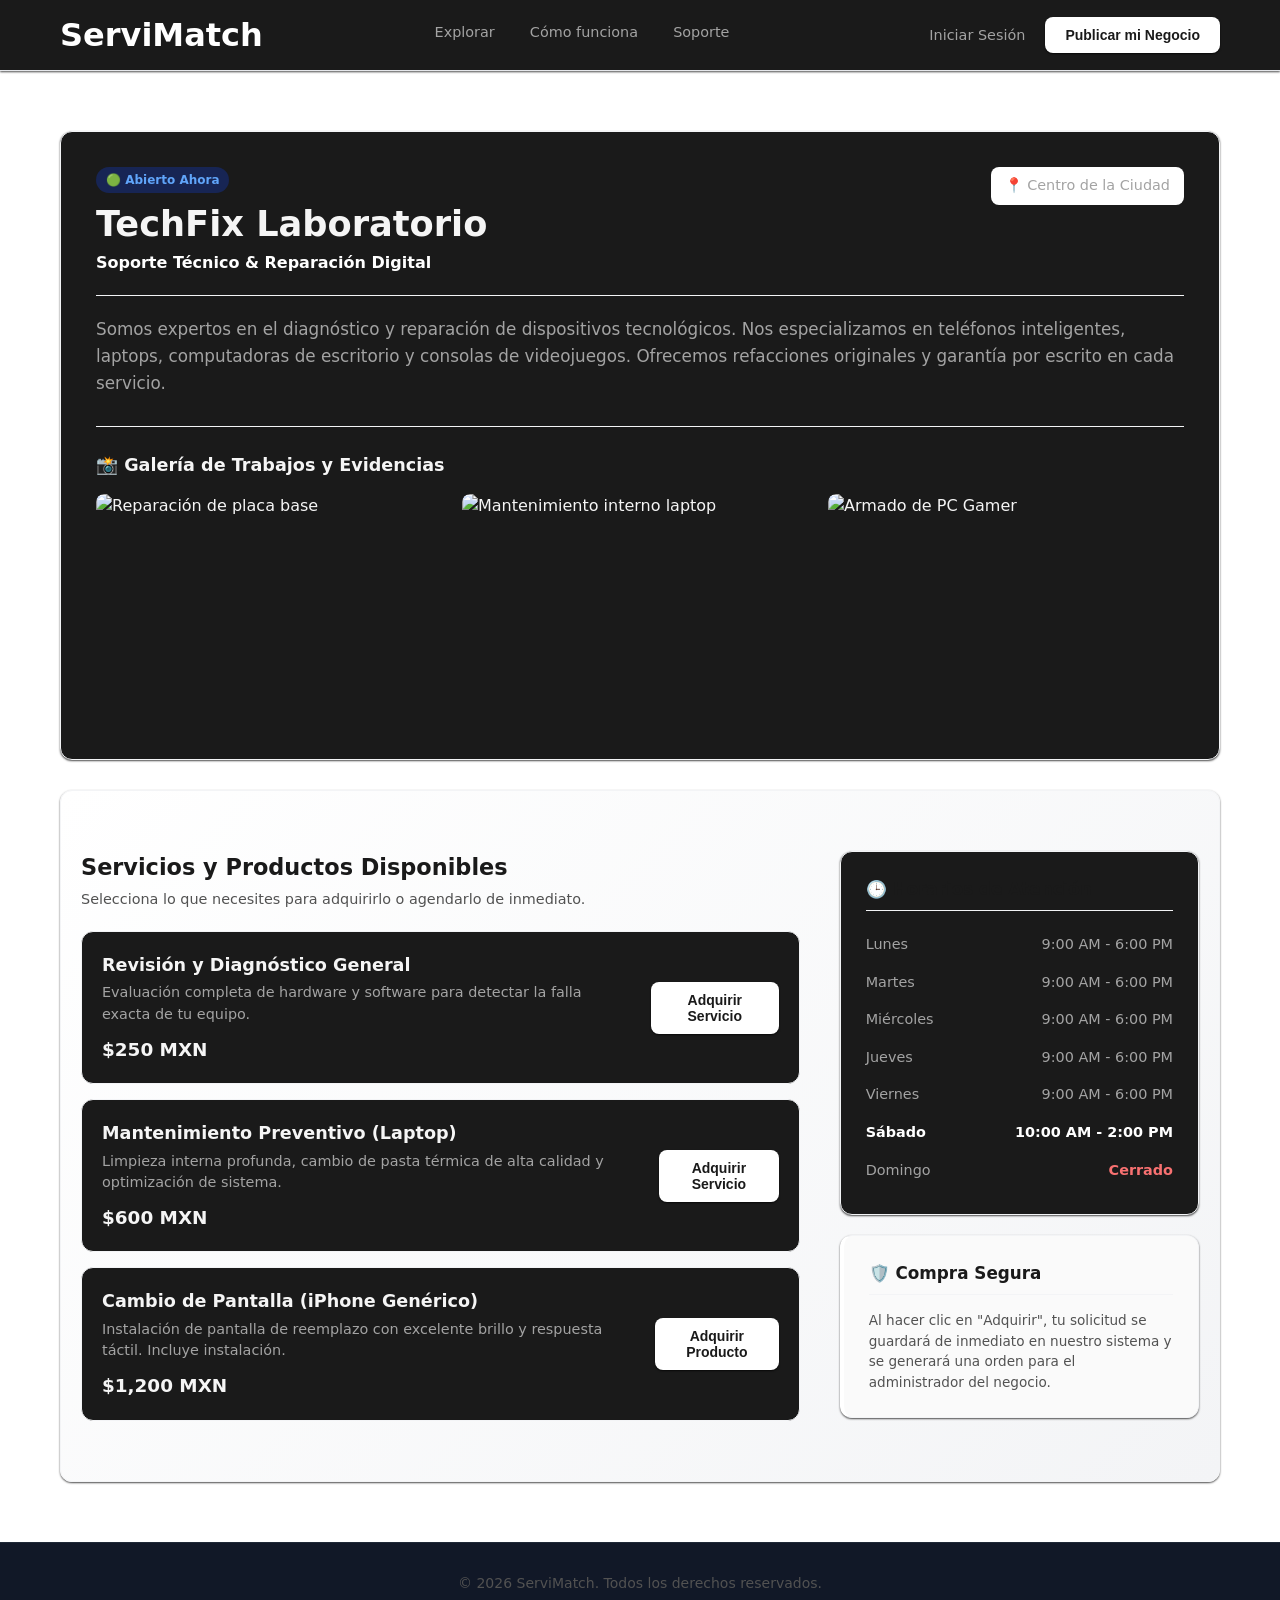
==== detalles.html @ a3ac41ef "update 0.1" ====
<!DOCTYPE html>
<html lang="es">
<head>
    <meta charset="UTF-8">
    <meta name="viewport" content="width=device-width, initial-scale=1.0">
    <title>ServiMatch - Encuentra Servicios en tu Zona</title>
    <link rel="stylesheet" href="css/style.css">
</head>
<body class="body2">

    <header class="header">
    <div class="container">
        <div class="navbar">
            <div class="nav-brand">
                <span>ServiMatch</span>
            </div>
            
            <div class="nav-menu-container">
                
                
                <nav class="nav-menu" id="navMenu">
                    <a href="index.html">Explorar</a>
                    <a href="#">Cómo funciona</a>
                    <a href="soporte.html">Soporte</a>
                </nav>
                
            </div>

            <div class="nav-actions">
                <a href="login.html">Iniciar Sesión</a>
                <button class="btn btn-primary">Publicar mi Negocio</button>
            </div>
            <button class="menu-toggle" id="menuToggle" aria-label="Abrir menú">
                    <span></span>
                    <span></span>
                    <span></span>
                </button>
        </div>
    </div>
</header>

    <!-- 2. CONTENIDO PRINCIPAL (Detalle del Negocio) -->
    <main class="container main-content">
        
        <!-- Encabezado del Perfil del Negocio -->
        <div class="business-header-card">
            <div class="business-title-row">
                <div>
                    <span class="badge badge-open">🟢 Abierto Ahora</span>
                    <h1 class="business-title">TechFix Laboratorio</h1>
                    <p class="business-category">Soporte Técnico & Reparación Digital</p>
                </div>
                <div class="business-location-badge">
                    📍 Centro de la Ciudad
                </div>
            </div>
            <p class="business-long-desc">
                Somos expertos en el diagnóstico y reparación de dispositivos tecnológicos. Nos especializamos en teléfonos inteligentes, laptops, computadoras de escritorio y consolas de videojuegos. Ofrecemos refacciones originales y garantía por escrito en cada servicio.
            </p>
            <!-- SECCIÓN: GALERÍA DE TRABAJOS EN CARRETE FLUIDO -->
            <div class="business-gallery-section">
                <h4 class="gallery-title">📸 Galería de Trabajos y Evidencias</h4>
                
                <!-- El contenedor ahora tiene una envoltura para controlar el scroll horizontal -->
                <div class="gallery-carousel-wrapper">
                    <div class="gallery-grid">
                        
                        <!-- Imagen 1 -->
                        <div class="gallery-item">
                            <img src="https://images.unsplash.com/photo-1601524909162-be87252be298?auto=format&fit=crop&w=500&q=80" alt="Reparación de placa base">
                            <div class="gallery-overlay"><span>Reparación de Micro-soldadura</span></div>
                        </div>

                        <!-- Imagen 2 -->
                        <div class="gallery-item">
                            <img src="https://images.unsplash.com/photo-1588508065123-287b28e013da?auto=format&fit=crop&w=500&q=80" alt="Mantenimiento interno laptop">
                            <div class="gallery-overlay"><span>Limpieza y Pasta Térmica</span></div>
                        </div>

                        <!-- Imagen 3 -->
                        <div class="gallery-item">
                            <img src="https://images.unsplash.com/photo-1542751371-adc38448a05e?auto=format&fit=crop&w=500&q=80" alt="Armado de PC Gamer">
                            <div class="gallery-overlay"><span>Ensamble de Computadoras</span></div>
                        </div>

                        <!-- Imagen 4 -->
                        <div class="gallery-item">
                            <img src="https://images.unsplash.com/photo-1597740985671-2a8a3b80502e?auto=format&fit=crop&w=500&q=80" alt="Cambio de pantallas">
                            <div class="gallery-overlay"><span>Reemplazo de Displays</span></div>
                        </div>

                        <!-- Imagen 5 (Nueva para notar el carrete) -->
                        <div class="gallery-item">
                            <img src="https://images.unsplash.com/photo-1628243349426-33004ac9b510?auto=format&fit=crop&w=500&q=80" alt="Instalación de Software">
                            <div class="gallery-overlay"><span>Optimización de Sistema</span></div>
                        </div>

                    </div>
                </div>
            </div>
        </div>

        <!-- Layout de Dos Columnas: Catálogo e Información Lateral -->
        <div class="support-container">
            
            <!-- Columna Izquierda: Catálogo de Productos/Servicios a Adquirir -->
            <div class="products-section">
                <h3>Servicios y Productos Disponibles</h3>
                <p class="section-subtitle">Selecciona lo que necesites para adquirirlo o agendarlo de inmediato.</p>
                
                <div class="products-list">
                    
                    <!-- Item de Producto 1 -->
                    <div class="product-item">
                        <div class="product-details">
                            <h4>Revisión y Diagnóstico General</h4>
                            <p>Evaluación completa de hardware y software para detectar la falla exacta de tu equipo.</p>
                            <span class="product-price">$250 MXN</span>
                        </div>
                        <div class="product-action">
                            <button class="btn btn-primary btn-acquire" data-id="1" data-name="Revisión General">Adquirir Servicio</button>
                        </div>
                    </div>

                    <!-- Item de Producto 2 -->
                    <div class="product-item">
                        <div class="product-details">
                            <h4>Mantenimiento Preventivo (Laptop)</h4>
                            <p>Limpieza interna profunda, cambio de pasta térmica de alta calidad y optimización de sistema.</p>
                            <span class="product-price">$600 MXN</span>
                        </div>
                        <div class="product-action">
                            <button class="btn btn-primary btn-acquire" data-id="2" data-name="Mantenimiento Laptop">Adquirir Servicio</button>
                        </div>
                    </div>

                    <!-- Item de Producto 3 -->
                    <div class="product-item">
                        <div class="product-details">
                            <h4>Cambio de Pantalla (iPhone Genérico)</h4>
                            <p>Instalación de pantalla de reemplazo con excelente brillo y respuesta táctil. Incluye instalación.</p>
                            <span class="product-price">$1,200 MXN</span>
                        </div>
                        <div class="product-action">
                            <button class="btn btn-primary btn-acquire" data-id="3" data-name="Cambio Pantalla iPhone">Adquirir Producto</button>
                        </div>
                    </div>

                </div>
            </div>

            <!-- Columna Derecha: Horarios e Información del Administrador -->
            <div class="business-sidebar">
                <div class="sidebar-card">
                    <h4>🕒 Horarios de Atención</h4>
                    <table class="hours-table">
                        <tr><td>Lunes</td><td class="hours-time">9:00 AM - 6:00 PM</td></tr>
                        <tr><td>Martes</td><td class="hours-time">9:00 AM - 6:00 PM</td></tr>
                        <tr><td>Miércoles</td><td class="hours-time">9:00 AM - 6:00 PM</td></tr>
                        <tr><td>Jueves</td><td class="hours-time">9:00 AM - 6:00 PM</td></tr>
                        <tr><td>Viernes</td><td class="hours-time">9:00 AM - 6:00 PM</td></tr>
                        <tr class="current-day"><td>Sábado</td><td class="hours-time">10:00 AM - 2:00 PM</td></tr>
                        <tr class="closed-day"><td>Domingo</td><td class="hours-time">Cerrado</td></tr>
                    </table>
                </div>

                <div class="sidebar-card info-box">
                    <h4>🛡️ Compra Segura</h4>
                    <p>Al hacer clic en "Adquirir", tu solicitud se guardará de inmediato en nuestro sistema y se generará una orden para el administrador del negocio.</p>
                </div>
            </div>

        </div>
    </main>

    <!-- FOOTER -->
    <footer class="footer">
        <div class="container">
            <p>&copy; 2026 ServiMatch. Todos los derechos reservados.</p>
        </div>
    </footer>

    <!-- Script de control de UI -->
    <script>
        // Hamburguesa
        const menuToggle = document.getElementById('menuToggle');
        const navMenu = document.getElementById('navMenu');
        menuToggle.addEventListener('click', () => {
            navMenu.classList.toggle('active');
            menuToggle.classList.toggle('open');
        });

        // Simulación de Adquisición (Guardado en Base de Datos)
        document.querySelectorAll('.btn-acquire').forEach(button => {
            button.addEventListener('click', function() {
                const productoId = this.getAttribute('data-id');
                const productoNombre = this.getAttribute('data-name');
                
                // Aquí harás un fetch() o AJAX a tu archivo backend para insertar en la BD
                alert(`¡Solicitud enviada!\nSimulación: Registrando en la base de datos la adquisición del servicio "${productoNombre}" (ID: ${productoId}) para el usuario activo.`);
            });
        });
    </script>
</body>
</html>
---- css/style.css ----
/* ==========================================================================
   1. VARIABLES Y CONFIGURACIÓN BASE
   ========================================================================== */
:root {
    
    /* Colores Principales (Monocromáticos) */
    --primary-color: #ffffff;       /* Blanco puro para los elementos de máxima atención */
    --primary-hover: #e5e7eb;       /* Gris muy claro para los hovers */
    --secondary-color: #f3f4f6;     /* Contraste secundario claro */
    
    /* Fondos (Negros y Grises Profundos) */
    --bg-main: #0a0a0a;             /* Negro azabache sutil (más elegante que el #000000 puro) */
    --bg-card: #121212;             /* Un gris oscuro casi negro para tarjetas y contenedores */
    --white: #1a1a1a;               /* Tercer nivel de elevación para elementos flotantes o menús */
    
    /* Textos (Escala de Blancos y Grises) */
    --text-dark: #f5f5f5;           /* Texto principal (Blanco suave para no cansar la vista) */
    --text-muted: #a3a3a3;          /* Texto secundario (Gris medio) */
    --text-light: #525252;          /* Texto desactivado, bordes finos o subtítulos muy discretos */
    
    /* Estados (Manteniendo la estética, pero legibles) */
    --color-open-bg: #172554;       /* Azul marino muy oscuro (mantiene el orden sin romper la estética) */
    --color-open-text: #60a5fa;     
    --color-closed-bg: #2d0606;     /* Vino/Rojo quemado muy oscuro */
    --color-closed-text: #f87171;   
    
    /* Efectos y Estructura */
    --shadow-sm: 0 1px 2px 0 rgba(0, 0, 0, 0.7);
    --shadow-md: 0 4px 12px rgba(0, 0, 0, 0.8);
    --radius: 12px;
}

* {
    box-sizing: border-box;
    margin: 0;
    padding: 0;
}

body {
    font-family: system-ui, -apple-system, BlinkMacSystemFont, 'Segoe UI', Roboto, Oxygen, Ubuntu, Cantarell, sans-serif;
    background-color: var(--bg-main);
    color: var(--text-dark);
    line-height: 1.5;
}
.body2 {
    font-family: system-ui, -apple-system, BlinkMacSystemFont, 'Segoe UI', Roboto, Oxygen, Ubuntu, Cantarell, sans-serif;
    background-color: var(--primary-color);
    color: var(--text-dark);
    line-height: 1.5;
}

a {
    text-decoration: none;
    color: inherit;
    transition: color 0.2s ease;
}

/* ==========================================================================
   2. COMPONENTES REUTILIZABLES (Botones, Etiquetas)
   ========================================================================== */
.btn {
    display: inline-block;
    padding: 10px 20px;
    font-size: 0.875rem;
    font-weight: 600;
    border-radius: 8px;
    border: none;
    cursor: pointer;
    transition: all 0.2s ease;
    text-align: center;
}

.btn-primary {
    background-color: var(--primary-color);
    color: var(--white);
    box-shadow: var(--shadow-sm);
}

.btn-primary:hover {
    background-color: var(--primary-hover);
}

.btn-secondary {
    background-color: #f3f4f6;
    color: var(--text-light);
}

.btn-secondary:hover {
    background-color: #e5e7eb;
}

.btn-disabled {
    background-color: #f3f4f6;
    color: var(--color-closed-text);
    cursor: not-allowed;
}

.badge {
    display: inline-block;
    padding: 4px 10px;
    font-size: 0.75rem;
    font-weight: 600;
    border-radius: 9999px;
}

.badge-open {
    background-color: var(--color-open-bg);
    color: var(--color-open-text);
}

.badge-closed {
    background-color: var(--color-closed-bg);
    color: var(--color-closed-text);
}

/* ==========================================================================
   3. ESTRUCTURA / LAYOUT DEL INDEX
   ========================================================================== */
.container {
    max-width: 1200px;
    margin: 0 auto;
    padding: 0 20px;
}

/* Navbar */
.header {
    background-color: var(--white);
    border-bottom: 1px solid #e5e7eb;
    position: sticky;
    top: 0;
    z-index: 100;
    box-shadow: var(--shadow-sm);
}

.navbar {
    display: table;
    width: 100%;
    height: 70px;
}

.nav-brand, .nav-menu, .nav-actions {
    display: table-cell;
    vertical-align: middle;
}

.nav-brand {
    font-size: 2rem;
    font-weight: 700;
    color: var(--primary-color);
    width: 20%;
}

.nav-menu {
    text-align: center;
    width: 50%;
    padding:20px;
}

.nav-menu a {
    margin: 0 15px;
    font-size: 0.9rem;
    font-weight: 500;
    color: var(--text-muted);
}

.nav-menu a:hover {
    color: var(--primary-color);
}

.nav-actions {
    text-align: right;
    width: 30%;
}

.nav-actions a {
    margin-right: 15px;
    font-size: 0.9rem;
    font-weight: 500;
    color: var(--text-muted);
}

.nav-actions a:hover {
    color: var(--primary-color);
}

/* Hero Section (Buscador) */
.hero {
    background: linear-gradient(135deg, var(--primary-color) 0%, var(--secondary-color) 100%);
    color: var(--white);
    padding: 80px 20px;
    text-align: center;
}

.hero-content {
    max-width: 750px;
    margin: 0 auto;
}

.hero h1 {
    font-size: 2.5rem;
    font-weight: 800;
    margin-bottom: 15px;
    letter-spacing: -0.5px;
}

.hero p {
    font-size: 1.1rem;
    margin-bottom: 30px;
}

/* Formulario de búsqueda */
.search-form {
    background-color: var(--white);
    padding: 8px;
    border-radius: var(--radius);
    box-shadow: var(--shadow-md);
    display: table;
    width: 100%;
}

.search-input-cell, .search-button-cell {
    display: table-cell;
    vertical-align: middle;
}

.search-input-cell {
    width: 80%;
}

.search-form input {
    width: 100%;
    padding: 12px 15px;
    border: none;
    font-size: 1rem;
    color: var(--text-dark);
    outline: none;
}

.search-button-cell {
    width: 20%;
    text-align: right;
}

.search-form .btn {
    width: 100%;
    padding: 14px;
}

/* Catálogo / Grid de Servicios */
.main-content {
    padding: 60px 20px;
}

.main-content h2 {
    font-size: 1.75rem;
    font-weight: 700;
    margin-bottom: 35px;
}

.services-grid {
    display: block;
    margin-left: -10px;
    margin-right: -10px;
}

/* Tarjeta del Servicio (Estilo base) */
.card-wrapper {
    display: inline-block;
    width: 30%;
    padding: 10px;
    vertical-align: top;
    box-sizing: border-box;
}

.card {
    background-color: var(--white);
    border: 1px solid #f3f4f6;
    border-radius: var(--radius);
    padding: 25px;
    box-shadow: var(--shadow-sm);
    transition: transform 0.2s ease, box-shadow 0.2s ease;
}

.card:hover {
    transform: translateY(-4px);
    box-shadow: var(--shadow-md);
}

.card-opacity {
    opacity: 0.85;
}

.card-header {
    display: table;
    width: 100%;
    margin-bottom: 15px;
}

.card-title-area, .card-category-area {
    display: table-cell;
    vertical-align: top;
}

.card-title-area {
    width: 70%;
}

.card-title-area h3 {
    font-size: 1.25rem;
    font-weight: 700;
    margin-top: 8px;
}

.card-category-area {
    width: 30%;
    text-align: right;
    font-size: 0.85rem;
    font-weight: 600;
    color: var(--primary-color);
}

.card-description {
    font-size: 0.9rem;
    color: var(--text-muted);
    margin-bottom: 20px;
    height: 45px;
    display: -webkit-box;
    -webkit-line-clamp: 2;
    -webkit-box-orient: vertical;
    overflow: hidden;
}

.card-info-list {
    font-size: 0.8rem;
    color: var(--text-muted);
    margin-bottom: 25px;
}

.card-info-list p {
    margin-bottom: 6px;
}

.card-footer {
    display: table;
    width: 100%;
    border-top: 1px solid #f3f4f6;
    padding-top: 15px;
}

.card-price-area, .card-action-area {
    display: table-cell;
    vertical-align: middle;
}

.card-price-area {
    font-size: 1.25rem;
    font-weight: 700;
    width: 50%;
}

.card-price-area span {
    font-size: 0.75rem;
    color: var(--text-light);
    font-weight: 400;
}

.card-action-area {
    width: 50%;
    text-align: right;
}

/* Footer */
.footer {
    background-color: #111827;
    color: var(--text-light);
    padding: 30px 0;
    text-align: center;
    font-size: 0.875rem;
    border-top: 1px solid #1f2937;
}

.menu-toggle {
    display: none;
    flex-direction: column;
    justify-content: space-between;
    width: 24px;
    height: 18px;
    background: transparent;
    border: none;
    cursor: pointer;
    z-index: 110;
}

/* Las 3 líneas del icono */
.menu-toggle span {
    width: 100%;
    height: 3px;
    background-color: var(--text-dark);
    border-radius: 2px;
    transition: all 0.3s ease;
}




/* ==========================================================================
   5. DISEÑO DE LA PÁGINA DE SOPORTE
   ========================================================================== */
.support-container {
    display: flex;
    gap: 40px;
    align-items: flex-start;
    margin-top: 20px;
    background: linear-gradient(135deg, var(--primary-color) 0%, var(--secondary-color) 100%);
    color: var(--white);
    padding: 60px 20px;
    border-radius: var(--radius);
    border: 1px solid #f3f4f6;
    box-shadow: var(--shadow-sm);
}

.support-info-card {
    flex: 1;
}

.support-info-card h2 {
    font-size: 2.2rem;
    margin-bottom: 15px;
    color: var(--text-ligh);
}

.support-subtitle {
    color: var(--text-ligh);
    font-size: 1.05rem;
    margin-bottom: 30px;
}

.support-channels {
    display: flex;
    flex-direction: column;
    gap: 20px;
}

.channel-item {
    display: flex;
    align-items: center;
    gap: 15px;
    background-color: var(--white);
    padding: 15px;
    border-radius: 8px;
    border: 1px solid #f3f4f6;
}

.channel-icon {
    font-size: 1.5rem;
}

.channel-item h4 {
    font-size: 0.95rem;
    font-weight: 700;
    color: var(--text-dark);
}

.channel-item p {
    font-size: 0.85rem;
    color: var(--text-muted);
}

/* Tarjeta del Formulario */
.support-form-card {
    flex: 1;
    background-color: var(--white);
    padding: 30px;
    border-radius: var(--radius);
    border: 1px solid #f3f4f6;
    box-shadow: var(--shadow-sm);
}

.support-form-card h3 {
    font-size: 1.3rem;
    margin-bottom: 25px;
    color: var(--text-dark);
}

.support-form {
    display: flex;
    flex-direction: column;
    gap: 20px;
}

.form-group {
    display: flex;
    flex-direction: column;
    gap: 8px;
}

.form-group label {
    font-size: 0.85rem;
    font-weight: 600;
    color: var(--text-dark);
}

.form-group input, 
.form-group select, 
.form-group textarea {
    width: 100%;
    padding: 12px;
    border: 1px solid #d1d5db;
    border-radius: 6px;
    font-size: 0.95rem;
    font-family: inherit;
    outline: none;
    transition: border-color 0.2s;
}

.form-group input:focus, 
.form-group select:focus, 
.form-group textarea:focus {
    border-color: var(--primary-color);
    box-shadow: 0 0 0 3px rgba(79, 70, 229, 0.1);
}

.btn-block {
    width: 100%;
    padding: 14px;
}



/* Enlace activo en el menú */
.active-link {
    color: var(--primary-color) !important;
    font-weight: 700 !important;
}

/* ==========================================================================
   6. DISEÑO DE LA PÁGINA DE LOGIN
   ========================================================================== */
.login-main {
    display: flex;
    justify-content: center;
    align-items: center;
    min-height: calc(100vh - 140px); /* Resta altura de header y footer */
    padding: 40px 20px;
}

.login-card {
    background-color: var(--white);
    width: 100%;
    max-width: 450px;
    padding: 40px;
    border-radius: var(--radius);
    border: 1px solid #f3f4f6;
    box-shadow: var(--shadow-md);
}

.login-header {
    text-align: center;
    margin-bottom: 30px;
}

.login-header h2 {
    font-size: 1.8rem;
    font-weight: 800;
    color: var(--text-dark);
    margin-bottom: 8px;
}

.login-header p {
    font-size: 0.9rem;
    color: var(--text-muted);
}

/* Alineación de etiqueta y enlace de recuperar contraseña */
.label-wrapper {
    display: flex;
    justify-content: space-between;
    align-items: center;
}

.form-link-sm {
    font-size: 0.8rem;
    color: var(--primary-color);
    font-weight: 500;
}

.form-link-sm:hover {
    text-decoration: underline;
}

/* Opciones extra (Checkbox) */
.form-options {
    display: flex;
    align-items: center;
    font-size: 0.85rem;
    color: var(--text-muted);
    margin-top: -5px;
}

.checkbox-container {
    display: flex;
    align-items: center;
    gap: 8px;
    cursor: pointer;
    user-select: none;
}

.checkbox-container input {
    cursor: pointer;
    accent-color: var(--primary-color); /* Cambia el color del checkbox nativo */
    width: 16px;
    height: 16px;
}

/* Elementos del pie de la tarjeta */
.login-footer {
    text-align: center;
    margin-top: 25px;
    font-size: 0.9rem;
    color: var(--text-muted);
}

.login-footer a {
    color: var(--primary-color);
    font-weight: 600;
}

.login-footer a:hover {
    text-decoration: underline;
}

/* Divisor decorativo */
.divider {
    position: relative;
    text-align: center;
    margin: 20px 0;
}

.divider::before {
    content: "";
    position: absolute;
    top: 50%;
    left: 0;
    right: 0;
    height: 1px;
    background-color: #e5e7eb;
    z-index: 1;
}

.divider span {
    position: relative;
    background-color: var(--white);
    padding: 0 10px;
    font-size: 0.75rem;
    color: var(--text-light);
    text-transform: uppercase;
    letter-spacing: 0.5px;
    z-index: 2;
}

.admin-notice {
    font-size: 0.8rem;
    color: var(--text-light);
    line-height: 1.4;
    background-color: #f9fafb;
    padding: 10px;
    border-radius: 6px;
    border: 1px dashed #e5e7eb;
}

/* Ajustes Responsive para móvil */
@media (max-width: 480px) {
    .login-card {
        padding: 25px 20px;
        box-shadow: none; /* Simplifica la vista en pantallas ultra pequeñas */
        border: none;
    }
    
    body {
        background-color: var(--white); /* Evita contraste de fondo en celular */
    }
    
    .divider span {
        background-color: var(--white);
    }
}

/* ==========================================================================
   7. DISEÑO DE LA PÁGINA DE REGISTRO (SELECTOR DE ROLES)
   ========================================================================== */
.role-selector {
    display: flex;
    gap: 12px;
    margin-top: 5px;
}

.role-option {
    flex: 1;
    cursor: pointer;
}

/* Esconde el círculo de radio por defecto */
.role-option input[type="radio"] {
    display: none;
}

/* Diseño de la tarjeta contenedora simulada */
.role-box {
    display: flex;
    align-items: center;
    gap: 10px;
    padding: 12px;
    border: 1px solid #d1d5db;
    border-radius: 8px;
    background-color: var(--white);
    transition: all 0.2s ease;
}

.role-icon {
    font-size: 1.3rem;
}

.role-text strong {
    display: block;
    font-size: 0.85rem;
    color: var(--text-dark);
}

.role-text p {
    font-size: 0.7rem;
    color: var(--text-light);
    line-height: 1.2;
}

/* Comportamiento cuando el radio oculto se activa/selecciona */
.role-option input[type="radio"]:checked + .role-box {
    border-color: var(--primary-color);
    background-color: var(--text-muted);
    box-shadow: 0 0 0 1px var(--primary-color);
    
}


/* ==========================================================================
   8. DISEÑO DE LA PÁGINA DE DETALLES DEL NEGOCIO
   ========================================================================== */
.business-header-card {
    background-color: var(--white);
    padding: 35px;
    border-radius: var(--radius);
    border: 1px solid #f3f4f6;
    box-shadow: var(--shadow-sm);
    margin-bottom: 30px;
}

.business-title-row {
    display: flex;
    justify-content: space-between;
    align-items: flex-start;
    border-bottom: 1px solid #f3f4f6;
    padding-bottom: 20px;
    margin-bottom: 20px;
}

.business-title {
    font-size: 2.2rem;
    font-weight: 800;
    color: var(--text-dark);
    margin-top: 5px;
}

.business-category {
    font-size: 1rem;
    color: var(--primary-color);
    font-weight: 600;
}

.business-location-badge {
    background-color: var(--primary-color);
    padding: 8px 14px;
    border-radius: 8px;
    font-size: 0.9rem;
    font-weight: 500;
    color: var(--text-muted);
}

.business-long-desc {
    font-size: 1.05rem;
    color: var(--text-muted);
    line-height: 1.6;
}

/* Lista de productos (Columna izquierda) */
.products-section {
    flex: 2; /* Toma más espacio que la sidebar */
}

.products-section h3 {
    font-size: 1.4rem;
    margin-bottom: 5px;
}

.section-subtitle {
    font-size: 0.9rem;
    color: var(--text-light);
    margin-bottom: 20px;
}

.products-list {
    display: flex;
    flex-direction: column;
    gap: 15px;
}

.product-item {
    background-color: var(--white);
    border: 1px solid #f3f4f6;
    border-radius: var(--radius);
    padding: 20px;
    display: flex;
    justify-content: space-between;
    align-items: center;
    gap: 20px;
    transition: box-shadow 0.2s;
}

.product-item:hover {
    box-shadow: var(--shadow-sm);
}

.product-details h4 {
    font-size: 1.1rem;
    font-weight: 700;
    color: var(--text-dark);
    margin-bottom: 4px;
}

.product-details p {
    font-size: 0.9rem;
    color: var(--text-muted);
    margin-bottom: 10px;
}

.product-price {
    font-size: 1.15rem;
    font-weight: 800;
    color: var(--text-dark);
    display: block;
}

/* Sidebar de Horarios (Columna derecha) */
.business-sidebar {
    flex: 1;
    display: flex;
    flex-direction: column;
    gap: 20px;
}

.sidebar-card {
    background-color: var(--white);
    padding: 25px;
    border-radius: var(--radius);
    border: 1px solid #f3f4f6;
    box-shadow: var(--shadow-sm);
}

.sidebar-card h4 {
    font-size: 1.05rem;
    margin-bottom: 15px;
    border-bottom: 1px solid #f3f4f6;
    padding-bottom: 8px;
}

.hours-table {
    width: 100%;
    border-collapse: collapse;
    font-size: 0.9rem;
}

.hours-table td {
    padding: 8px 0;
    color: var(--text-muted);
}

.hours-time {
    text-align: right;
    font-weight: 500;
    color: var(--text-dark);
}

.current-day td {
    font-weight: 700;
    color: var(--primary-color) !important;
}

.closed-day .hours-time {
    color: var(--color-closed-text);
    font-weight: 600;
}

.info-box {
    background-color: #fafafa;
    border-left: 4px solid var(--primary-color);
}

.info-box p {
    font-size: 0.85rem;
    color: var(--text-light);
    line-height: 1.5;
}

/* Responsive para Detalles */
@media (max-width: 768px) {
    .business-title-row {
        flex-direction: column;
        gap: 15px;
    }
    
    .product-item {
        flex-direction: column;
        align-items: flex-start;
    }
    
    .product-action {
        width: 100%;
    }
    
    .product-action .btn {
        width: 100%;
    }
}

/* ==========================================================================
   9. SECCIÓN DE GALERÍA EN CARRETE HORIZONTAL (ACTUALIZADO)
   ========================================================================== */
.business-gallery-section {
    margin-top: 30px;
    border-top: 1px solid #f3f4f6;
    padding-top: 25px;
}

.gallery-title {
    font-size: 1.1rem;
    font-weight: 700;
    color: var(--text-dark);
    margin-bottom: 15px;
}

/* Contenedor del scroll horizontal */
.gallery-carousel-wrapper {
    width: 100%;
    overflow-x: auto; /* Habilita el desplazamiento horizontal */
    scroll-behavior: smooth;
    padding-bottom: 10px; /* Espacio para que no tape la barra de scroll */
    
    /* Esconder barra de scroll por defecto en navegadores modernos (opcional) */
    -webkit-overflow-scrolling: touch;
}

/* Modificamos la Grid para que actúe como un tren de vagones infinitos */
.gallery-grid {
    display: flex;
    gap: 16px; /* Separación limpia entre imágenes */
    width: max-content; /* Obliga a los elementos a mantenerse en una sola línea */
}

/* Configuración para Computadoras (Aparecen 3 completas, la 4ta se desborda en carrete) */
.gallery-item {
    flex-shrink: 0; /* Evita que las imágenes se aplasten */
    width: calc((100vw - 40px - 70px - 32px) / 3); /* Cálculo exacto basado en el contenedor */
    max-width: 350px; /* Tamaño máximo recomendado para mantener proporción */
    height: 220px;
    position: relative;
    border-radius: 8px;
    overflow: hidden;
}

.gallery-item img {
    width: 100%;
    height: 100%;
    object-fit: cover;
    border-radius: 8px;
    transition: transform 0.3s ease;
}

/* Texto flotante al pasar el mouse */
.gallery-overlay {
    position: absolute;
    top: 0; left: 0; right: 0; bottom: 0;
    background: linear-gradient(to top, rgba(0, 0, 0, 0.8) 0%, rgba(0, 0, 0, 0) 70%);
    display: flex;
    align-items: flex-end;
    padding: 12px;
    opacity: 0;
    transition: opacity 0.3s ease;
}

.gallery-overlay span {
    color: var(--primary-color);
    font-size: 0.8rem;
    font-weight: 600;
}

/* Animaciones en PC */
.gallery-item:hover img {
    transform: scale(1.05);
}

.gallery-item:hover .gallery-overlay {
    opacity: 1;
}

/* Estilos de barra de scroll sutiles */
.gallery-carousel-wrapper::-webkit-scrollbar {
    height: 6px;
}
.gallery-carousel-wrapper::-webkit-scrollbar-track {
    background: #f1f1f1;
    border-radius: 10px;
}
.gallery-carousel-wrapper::-webkit-scrollbar-thumb {
    background: #d1d5db;
    border-radius: 10px;
}
.gallery-carousel-wrapper::-webkit-scrollbar-thumb:hover {
    background: var(--primary-color);
}

/* ==========================================================================
   RESPONSIVE EXCLUSIVO PARA EL CARRETE MÓVIL
   ========================================================================== */
@media (max-width: 768px) {
    /* En celulares cambian las dimensiones: caben exactamente 2 fotos en pantalla */
    .gallery-item {
        width: calc((120vw - 90px) / 2); /* Deja ver exactamente 2 tarjetas completas */
        height: 140px;
    }

    .gallery-overlay {
        opacity: 1; /* El texto permanece siempre visible en pantallas táctiles */
        background: linear-gradient(to top, rgba(0, 0, 0, 0.75) 0%, rgba(0, 0, 0, 0) 60%);
    }
    
    .gallery-overlay span {
        font-size: 0.75rem;
    }
}



/* Ajuste responsive para celulares muy pequeños */
@media (max-width: 400px) {
    .role-selector {
        flex-direction: column;
    }
}




/*-------------------------------------------------------------------------------------------
---------------------------- Responsive para Soporte-----------------------------------------
---------------------------------------------------------------------------------------------*/




@media (max-width: 992px) {
    .support-container {
        flex-direction: column;
        gap: 40px;
    }
    
    .support-info-card, .support-form-card {
        width: 100%;
    }
}

/* Responsive para pantallas medianas (Tablets) */
@media (max-width: 992px) {
    .card-wrapper {
        width: 50%;
    }
}

/* Responsive para pantallas pequeñas (Celulares) */
@media (max-width: 768px) {
    .nav-menu {
        display: none; /* Esconde menú en móvil */
    }
    .nav-actions .btn-primary {
    display: none;
}

    .nav-brand { width: 40%; }
    .nav-actions { width: 60%; }
    
    .card-wrapper {
        width: 100%;
    }
    
    .search-form, .search-input-cell, .search-button-cell {
        display: block;
        width: 100%;
    }
    
    .search-button-cell {
        text-align: center;
        margin-top: 10px;
    }

    .hero {
    background: linear-gradient(135deg, var(--primary-color) 0%, var(--secondary-color) 100%);
    color: var(--white);
    padding: 50px 50px;
    text-align: center;
}

.hero h1 {
    font-size: 2.3rem;
    font-weight: 800;
    margin-bottom: 5px;
    letter-spacing: -0.5px;
}

.main-content {
    padding: 20px 20px;
}

@media (max-width: 768px) {
    .nav-brand { width: 50%; }
    .nav-actions { width: 100%; }
    
    .nav-menu-container {
        display: inline-block;
        vertical-align: middle;
    }

    /* Mostrar el botón hamburguesa */
    .menu-toggle {
        display: flex;
    margin-top: 25px;
    }

    /* Transformar el menú tradicional en un despliegue vertical oculto */
    .nav-menu {
        display: block;
        position: fixed;
        top: 70px; /* Justo debajo del header */
        left: 200%; /* Escondido a la izquierda */
        width: 100%;
        height: calc(100vh - 70px);
        background-color: var(--white);
        flex-direction: column;
        padding: 40px 20px;
        transition: left 0.3s ease;
        box-shadow: 0 4px 6px rgba(0, 0, 0, 0.05);
        text-align: left;
    }

    /* Links del menú ahora uno abajo del otro */
    .nav-menu a {
        display: block;
        margin: 0 0 25px 0;
        font-size: 1.2rem;
    }

    /* Clase que activará JavaScript para mostrar el menú */
    .nav-menu.active {
        left: 0;
    }

    /* Animación del icono (Opcional: Convierte la hamburguesa en una "X") */
    .menu-toggle.open span:nth-child(1) {
        transform: rotate(45deg) translate(5px, 5px);
    }
    .menu-toggle.open span:nth-child(2) {
        opacity: 0;
    }
    .menu-toggle.open span:nth-child(3) {
        transform: rotate(-45deg) translate(5px, -5px);
    }

    /* Ajustes extra para el buscador y tarjetas en móvil */
    .card-wrapper { width: 100%; }
    .search-form, .search-input-cell, .search-button-cell { display: block; width: 100%; }
    .search-button-cell { text-align: center; margin-top: 10px; }
}

.support-container {
    display: flex;
    gap: 25px;
    align-items: flex-start;
    margin-top: 20px;
    background: linear-gradient(135deg, var(--primary-color) 0%, var(--secondary-color) 100%);
    color: var(--white);
    padding: 10px 10px;
    border-radius: var(--radius);
    border: 2px solid #525252;
    box-shadow: var(--shadow-sm);
}

.support-info-card h2 {
    font-size: 1.5rem;
    margin-bottom: 15px;
    color: var(--text-ligh);
}

.support-subtitle {
    color: var(--text-ligh);
    font-size: 1rem;
    margin-bottom: 10px;
}

.support-form-card {
    flex: 1;
    background-color: var(--white);
    padding: 20px;
    border-radius: var(--radius);
    border: 1px solid #f3f4f6;
    box-shadow: var(--shadow-sm);
}
.channel-item {
    display: flex;
    align-items: center;
    gap: 15px;
    background-color: var(--white);
    padding: 5px;
    border-radius: 8px;
    border: 1px solid #f3f4f6;
}

.nav-brand {
    font-size: 1.5rem;
    font-weight: 700;
    color: var(--primary-color);
    width: 20%;
}

.business-header-card {
    background-color: var(--white);
    padding: 20px;
    border-radius: var(--radius);
    border: 1px solid #f3f4f6;
    box-shadow: var(--shadow-sm);
    margin-bottom: 30px;
}

.business-title {
    font-size: 1.5rem;
    font-weight: 800;
    color: var(--text-dark);
    margin-top: 5px;
}

.business-category {
    font-size: 0.9rem;
    color: var(--primary-color);
    font-weight: 500;
}
}
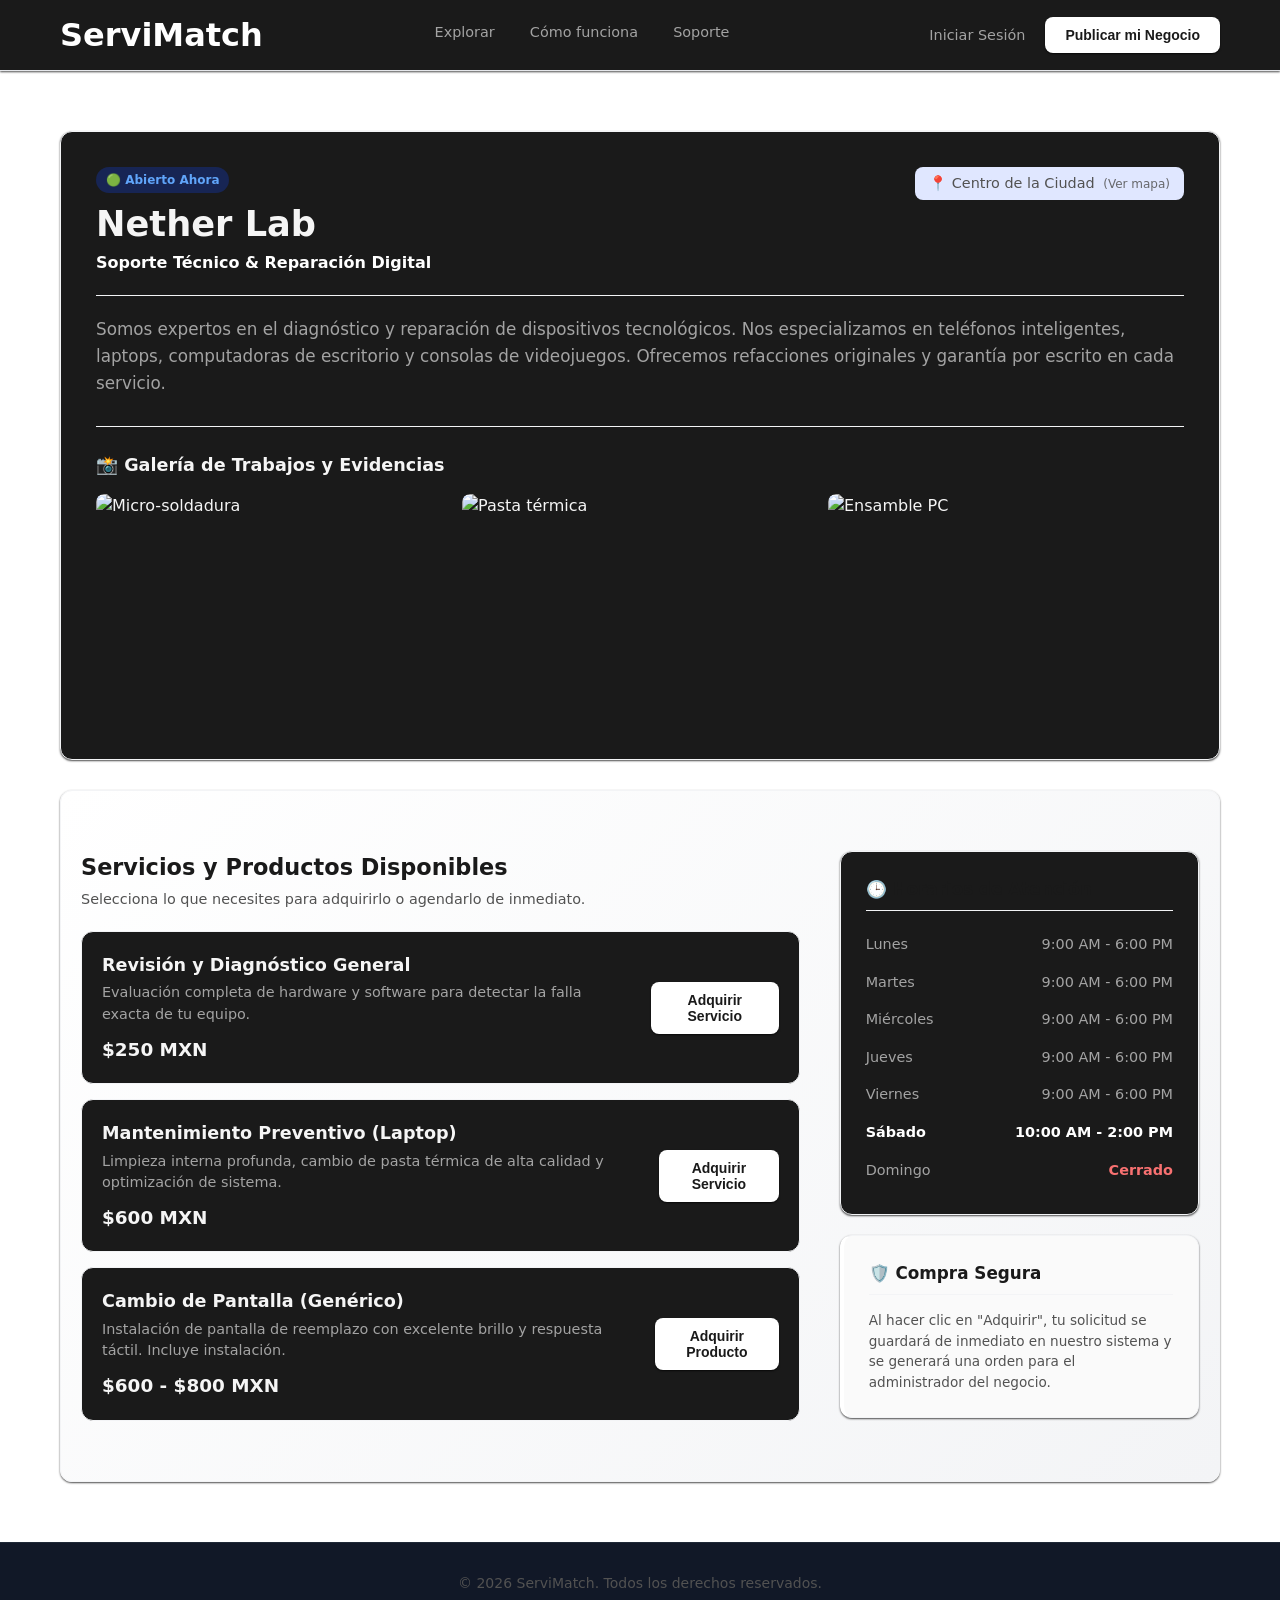
==== commit 09a74179: "update 0.2" ====
--- a/detalles.html
+++ b/detalles.html
@@ -47,57 +47,82 @@
             <div class="business-title-row">
                 <div>
                     <span class="badge badge-open">🟢 Abierto Ahora</span>
-                    <h1 class="business-title">TechFix Laboratorio</h1>
+                    <h1 class="business-title">Nether Lab</h1>
                     <p class="business-category">Soporte Técnico & Reparación Digital</p>
                 </div>
-                <div class="business-location-badge">
-                    📍 Centro de la Ciudad
-                </div>
+                <button class="business-location-badge btn-map-trigger" id="openMapBtn" aria-label="Ver ubicación en mapa">
+    📍 Centro de la Ciudad <span class="map-link-text">(Ver mapa)</span>
+</button>
             </div>
             <p class="business-long-desc">
                 Somos expertos en el diagnóstico y reparación de dispositivos tecnológicos. Nos especializamos en teléfonos inteligentes, laptops, computadoras de escritorio y consolas de videojuegos. Ofrecemos refacciones originales y garantía por escrito en cada servicio.
             </p>
             <!-- SECCIÓN: GALERÍA DE TRABAJOS EN CARRETE FLUIDO -->
-            <div class="business-gallery-section">
-                <h4 class="gallery-title">📸 Galería de Trabajos y Evidencias</h4>
-                
-                <!-- El contenedor ahora tiene una envoltura para controlar el scroll horizontal -->
-                <div class="gallery-carousel-wrapper">
-                    <div class="gallery-grid">
-                        
-                        <!-- Imagen 1 -->
-                        <div class="gallery-item">
-                            <img src="https://images.unsplash.com/photo-1601524909162-be87252be298?auto=format&fit=crop&w=500&q=80" alt="Reparación de placa base">
-                            <div class="gallery-overlay"><span>Reparación de Micro-soldadura</span></div>
-                        </div>
-
-                        <!-- Imagen 2 -->
-                        <div class="gallery-item">
-                            <img src="https://images.unsplash.com/photo-1588508065123-287b28e013da?auto=format&fit=crop&w=500&q=80" alt="Mantenimiento interno laptop">
-                            <div class="gallery-overlay"><span>Limpieza y Pasta Térmica</span></div>
-                        </div>
-
-                        <!-- Imagen 3 -->
-                        <div class="gallery-item">
-                            <img src="https://images.unsplash.com/photo-1542751371-adc38448a05e?auto=format&fit=crop&w=500&q=80" alt="Armado de PC Gamer">
-                            <div class="gallery-overlay"><span>Ensamble de Computadoras</span></div>
-                        </div>
-
-                        <!-- Imagen 4 -->
-                        <div class="gallery-item">
-                            <img src="https://images.unsplash.com/photo-1597740985671-2a8a3b80502e?auto=format&fit=crop&w=500&q=80" alt="Cambio de pantallas">
-                            <div class="gallery-overlay"><span>Reemplazo de Displays</span></div>
-                        </div>
-
-                        <!-- Imagen 5 (Nueva para notar el carrete) -->
-                        <div class="gallery-item">
-                            <img src="https://images.unsplash.com/photo-1628243349426-33004ac9b510?auto=format&fit=crop&w=500&q=80" alt="Instalación de Software">
-                            <div class="gallery-overlay"><span>Optimización de Sistema</span></div>
-                        </div>
-
-                    </div>
-                </div>
-            </div>
+            <!-- SECCIÓN: GALERÍA DE TRABAJOS EN CARRETE HORIZONTAL -->
+<div class="business-gallery-section">
+    <h4 class="gallery-title">📸 Galería de Trabajos y Evidencias</h4>
+    
+    <div class="gallery-carousel-wrapper">
+        <div class="gallery-grid">
+            
+            <!-- Imagen 1 -->
+            <div class="gallery-item" 
+                 data-title="Reparación de Micro-soldadura" 
+                 data-desc="Se realizó una reconstrucción de pistas y cambio de circuito integrado de carga (IC U2) en una tarjeta madre de iPhone 11 que sufrió un cortocircuito por cargador genérico. Dispositivo funcionando al 100%.">
+                <img src="https://images.unsplash.com/photo-1601524909162-be87252be298?auto=format&fit=crop&w=500&q=80" alt="Micro-soldadura">
+                <div class="gallery-overlay"><span>Reparación de Micro-soldadura</span></div>
+            </div>
+
+            <!-- Imagen 2 -->
+            <div class="gallery-item" 
+                 data-title="Limpieza profunda y Pasta Térmica" 
+                 data-desc="Mantenimiento completo a una laptop de gama alta. Se retiró la acumulación extrema de polvo en ventiladores y se reemplazó la pasta térmica seca por una de compuesto de rendimiento avanzado (Artic MX-4), bajando las temperaturas de 85°C a 62°C.">
+                <img src="https://images.unsplash.com/photo-1588508065123-287b28e013da?auto=format&fit=crop&w=500&q=80" alt="Pasta térmica">
+                <div class="gallery-overlay"><span>Limpieza y Pasta Térmica</span></div>
+            </div>
+
+            <!-- Imagen 3 -->
+            <div class="gallery-item" 
+                 data-title="Ensamble de Computadoras Gamer" 
+                 data-desc="Armado y optimización desde cero de un equipo de alto rendimiento para desarrollo 3D y videojuegos. Gestión de cables profesional, pruebas de estrés térmico e instalación limpia del sistema operativo.">
+                <img src="https://images.unsplash.com/photo-1542751371-adc38448a05e?auto=format&fit=crop&w=500&q=80" alt="Ensamble PC">
+                <div class="gallery-overlay"><span>Ensamble de Computadoras</span></div>
+            </div>
+
+            <!-- Imagen 4 -->
+            <div class="gallery-item" 
+                 data-title="Reemplazo de Displays Estrellados" 
+                 data-desc="Cambio de módulo de pantalla completo en teléfonos de diversas marcas. El servicio incluye limpieza del chasis interno, adhesivo sellador original a prueba de salpicaduras y transferencia de sensores de proximidad.">
+                <img src="https://images.unsplash.com/photo-1597740985671-2a8a3b80502e?auto=format&fit=crop&w=500&q=80" alt="Displays">
+                <div class="gallery-overlay"><span>Reemplazo de Displays</span></div>
+            </div>
+
+        </div>
+    </div>
+</div>
+
+<!-- ==========================================
+     NUEVO COMPONENTE: ESTRUCTURA DE LA VENTANA MODAL (Oculta por defecto)
+     ========================================== -->
+<div id="galleryModal" class="modal-overlay">
+    <div class="modal-container">
+        <button class="modal-close-btn" id="closeModal">&times;</button>
+        
+        <div class="modal-layout">
+            <div class="modal-img-area">
+                <img id="modalImg" src="" alt="Vista previa">
+            </div>
+            <div class="modal-info-area">
+                <h3 id="modalTitle">Título del Trabajo</h3>
+                <p id="modalDesc">Descripción del servicio o producto realizado...</p>
+            </div>
+        </div>
+    </div>
+</div>
+
+
+
+</div>
         </div>
 
         <!-- Layout de Dos Columnas: Catálogo e Información Lateral -->
@@ -118,7 +143,7 @@
                             <span class="product-price">$250 MXN</span>
                         </div>
                         <div class="product-action">
-                            <button class="btn btn-primary btn-acquire" data-id="1" data-name="Revisión General">Adquirir Servicio</button>
+                            <button class="btn btn-primary btn-ws" data-mensaje="¡Hola! Quiero más información sobre el Servicio de Revisión General">Adquirir Servicio</button>
                         </div>
                     </div>
 
@@ -130,19 +155,19 @@
                             <span class="product-price">$600 MXN</span>
                         </div>
                         <div class="product-action">
-                            <button class="btn btn-primary btn-acquire" data-id="2" data-name="Mantenimiento Laptop">Adquirir Servicio</button>
+                            <button class="btn btn-primary btn-ws" data-mensaje="¡Hola! Quiero más información sobre el Servicio de Mantenimiento Laptop">Adquirir Servicio</button>
                         </div>
                     </div>
 
                     <!-- Item de Producto 3 -->
                     <div class="product-item">
                         <div class="product-details">
-                            <h4>Cambio de Pantalla (iPhone Genérico)</h4>
+                            <h4>Cambio de Pantalla (Genérico)</h4>
                             <p>Instalación de pantalla de reemplazo con excelente brillo y respuesta táctil. Incluye instalación.</p>
-                            <span class="product-price">$1,200 MXN</span>
+                            <span class="product-price">$600 - $800 MXN</span>
                         </div>
                         <div class="product-action">
-                            <button class="btn btn-primary btn-acquire" data-id="3" data-name="Cambio Pantalla iPhone">Adquirir Producto</button>
+                            <button class="btn btn-primary btn-ws" data-mensaje="¡Hola! Quiero más información sobre el Servicio de Cambio de Pantalla iPhone">Adquirir Producto</button>
                         </div>
                     </div>
 
@@ -173,6 +198,25 @@
         </div>
     </main>
 
+    <!-- ==========================================
+     NUEVO COMPONENTE: MODAL DEL MAPA (Oculto por defecto)
+     ========================================== -->
+<div id="mapModal" class="modal-overlay">
+    <div class="map-modal-container">
+        <button class="modal-close-btn" id="closeMapModal">&times;</button>
+        
+        <div class="map-modal-header">
+            <h3>📍 Ubicación de TechFix Laboratorio</h3>
+            <p>Centro de la Ciudad, Las Choapas, Veracruz.</p>
+        </div>
+        
+        <div class="map-iframe-container">
+            <!-- Embebido oficial de Google Maps (Placeholder real de Las Choapas) -->
+            <iframe src="https://www.google.com/maps/embed?pb=!1m14!1m12!1m3!1d574.5911133585201!2d-94.09323955756808!3d17.909537517643958!2m3!1f0!2f0!3f0!3m2!1i1024!2i768!4f13.1!5e0!3m2!1ses!2smx!4v1783212860799!5m2!1ses!2smx" width="600" height="450" style="border:0;" allowfullscreen="" loading="lazy" referrerpolicy="strict-origin-when-cross-origin"></iframe>
+        </div>
+    </div>
+</div>
+
     <!-- FOOTER -->
     <footer class="footer">
         <div class="container">
@@ -190,16 +234,93 @@
             menuToggle.classList.toggle('open');
         });
 
-        // Simulación de Adquisición (Guardado en Base de Datos)
-        document.querySelectorAll('.btn-acquire').forEach(button => {
-            button.addEventListener('click', function() {
-                const productoId = this.getAttribute('data-id');
-                const productoNombre = this.getAttribute('data-name');
-                
-                // Aquí harás un fetch() o AJAX a tu archivo backend para insertar en la BD
-                alert(`¡Solicitud enviada!\nSimulación: Registrando en la base de datos la adquisición del servicio "${productoNombre}" (ID: ${productoId}) para el usuario activo.`);
-            });
-        });
+       
+        // Tu número de WhatsApp con código de país (sin el +)
+const tutelefono = "529232318392"; 
+
+// Seleccionamos todos los botones que tengan la clase 'btn-ws'
+document.querySelectorAll('.btn-ws').forEach(boton => {
+    boton.addEventListener('click', function() {
+        // Obtenemos el mensaje personalizado de este botón
+        const mensajeOriginal = this.getAttribute('data-mensaje');
+        
+        // encodeURIComponent convierte los espacios y caracteres especiales para la URL
+        const mensajeCodificado = encodeURIComponent(mensajeOriginal);
+        
+        // Construimos la URL final
+        const urlWhatsApp = `https://wa.me/${tutelefono}?text=${mensajeCodificado}`;
+        
+        // Abrimos el enlace en una nueva pestaña
+        window.open(urlWhatsApp, '_blank');
+    });
+});
+
+
+        // --- LÓGICA DE LA VENTANA MODAL DE LA GALERÍA ---
+const galleryItems = document.querySelectorAll('.gallery-item');
+const galleryModal = document.getElementById('galleryModal');
+const closeModal = document.getElementById('closeModal');
+
+const modalImg = document.getElementById('modalImg');
+const modalTitle = document.getElementById('modalTitle');
+const modalDesc = document.getElementById('modalDesc');
+
+// Al hacer clic en cualquier tarjeta de la galería
+galleryItems.forEach(item => {
+    item.addEventListener('click', function() {
+        // 1. Extraer datos del elemento pulsado
+        const imageSrc = this.querySelector('img').src;
+        const titleText = this.getAttribute('data-title');
+        const descText = this.getAttribute('data-desc');
+        
+        // 2. Inyectar datos dentro del Modal
+        modalImg.src = imageSrc;
+        modalTitle.textContent = titleText;
+        modalDesc.textContent = descText;
+        
+        // 3. Mostrar el Modal en pantalla
+        galleryModal.classList.add('show');
+    });
+});
+
+// Cerrar al hacer clic en la "X"
+closeModal.addEventListener('click', () => {
+    galleryModal.classList.remove('show');
+});
+
+// Cerrar si el usuario hace clic en la zona oscura exterior
+galleryModal.addEventListener('click', (e) => {
+    if (e.target === galleryModal) {
+        galleryModal.classList.remove('show');
+    }
+});
+
+// --- LÓGICA DE LA VENTANA MODAL DEL MAPA ---
+const mapModal = document.getElementById('mapModal');
+const openMapBtn = document.getElementById('openMapBtn');
+const closeMapModal = document.getElementById('closeMapModal');
+
+// Abrir el modal del mapa
+openMapBtn.addEventListener('click', () => {
+    mapModal.classList.add('show');
+});
+
+// Cerrar al hacer clic en la "X"
+closeMapModal.addEventListener('click', () => {
+    mapModal.classList.remove('show');
+});
+
+// Cerrar si se hace clic fuera del recuadro blanco
+mapModal.addEventListener('click', (e) => {
+    if (e.target === mapModal) {
+        mapModal.classList.remove('show');
+    }
+});
     </script>
+
+    
+
+
+
 </body>
 </html>
--- a/css/style.css
+++ b/css/style.css
@@ -1046,7 +1046,116 @@
     }
 }
 
-
+/* ==========================================================================
+   10. MODAL / LIGHTBOX PARA DETALLES DE GALERÍA
+   ========================================================================== */
+.modal-overlay {
+    position: fixed;
+    top: 0; left: 0; right: 0; bottom: 0;
+    background-color: rgba(17, 24, 39, 0.75); /* Fondo oscuro con transparencia */
+    z-index: 1000;
+    display: none; /* Oculto por defecto */
+    justify-content: center;
+    align-items: center;
+    padding: 20px;
+}
+
+/* Se muestra cuando se añade la clase .show vía JS */
+.modal-overlay.show {
+    display: flex;
+}
+
+.modal-container {
+    background-color: var(--white);
+    width: 100%;
+    max-width: 750px;
+    border-radius: var(--radius);
+    overflow: hidden;
+    position: relative;
+    box-shadow: var(--shadow-md);
+    animation: fadeInModal 0.3s ease;
+}
+
+@keyframes fadeInModal {
+    from { opacity: 0; transform: scale(0.95); }
+    to { opacity: 1; transform: scale(1); }
+}
+
+.modal-close-btn {
+    position: absolute;
+    top: 15px; right: 20px;
+    font-size: 2rem;
+    background: transparent;
+    border: none;
+    color: var(--text-muted);
+    cursor: pointer;
+    z-index: 10;
+    transition: color 0.2s;
+}
+
+.modal-close-btn:hover {
+    color: var(--text-dark);
+}
+
+/* Diseño de dos columnas internas para el modal */
+.modal-layout {
+    display: flex;
+    flex-direction: row;
+}
+
+.modal-img-area {
+    flex: 1.2;
+    background-color: #000;
+    height: 380px;
+}
+
+.modal-img-area img {
+    width: 100%;
+    height: 100%;
+    object-fit: cover;
+}
+
+.modal-info-area {
+    flex: 1;
+    padding: 35px 25px;
+    display: flex;
+    flex-direction: column;
+    justify-content: center;
+}
+
+.modal-info-area h3 {
+    font-size: 1.35rem;
+    font-weight: 800;
+    color: var(--text-dark);
+    margin-bottom: 12px;
+}
+
+.modal-info-area p {
+    font-size: 0.95rem;
+    color: var(--text-muted);
+    line-height: 1.6;
+}
+
+/* Adaptación total para pantallas móviles */
+@media (max-width: 680px) {
+    .modal-layout {
+        flex-direction: column; /* Cambia a una sola columna vertical */
+    }
+    
+    .modal-img-area {
+        height: 220px;
+    }
+    
+    .modal-info-area {
+        padding: 25px 20px;
+    }
+    .modal-img-area img {
+    width: 100%;
+    height: auto;       /* Cambia 100% por auto */
+    max-height: 40vh;   /* Evita que ocupe más del 40% de la pantalla del celular hacia abajo */
+    object-fit: contain; /* O 'cover', dependiendo de si prefieres que llene el espacio o se vea completa */
+}
+}
 
 /* Ajuste responsive para celulares muy pequeños */
 @media (max-width: 400px) {
@@ -1055,7 +1164,78 @@
     }
 }
 
-
+/* ==========================================================================
+   11. MODAL DEL MAPA Y UBICACIÓN
+   ========================================================================== */
+.btn-map-trigger {
+    border: none;
+    cursor: pointer;
+    background-color: #e0e7ff; /* Tono índigo muy suave */
+    color: var(--text-light);
+    font-family: inherit;
+    transition: all 0.2s ease;
+}
+
+.btn-map-trigger:hover {
+    background-color: var(--primary-color);
+    color: var(--white);
+}
+
+.map-link-text {
+    font-size: 0.75rem;
+    font-weight: 400;
+    opacity: 0.85;
+    margin-left: 4px;
+}
+
+/* Contenedor específico para el mapa modal */
+.map-modal-container {
+    background-color: var(--white);
+    width: 100%;
+    max-width: 650px;
+    border-radius: var(--radius);
+    overflow: hidden;
+    position: relative;
+    box-shadow: var(--shadow-md);
+    padding: 25px;
+    animation: fadeInModal 0.3s ease;
+}
+
+.map-modal-header {
+    margin-bottom: 15px;
+    padding-right: 30px; /* Evita que el texto choque con la 'X' de cerrar */
+}
+
+.map-modal-header h3 {
+    font-size: 1.25rem;
+    font-weight: 800;
+    color: var(--text-dark);
+}
+
+.map-modal-header p {
+    font-size: 0.85rem;
+    color: var(--text-muted);
+    margin-top: 2px;
+}
+
+/* Contenedor responsivo para el mapa */
+.map-iframe-container {
+    width: 100%;
+    height: 350px; /* Altura ideal para el mapa */
+    border-radius: 8px;
+    overflow: hidden;
+    background-color: #e5e7eb;
+}
+
+/* Ajustes para móviles */
+@media (max-width: 480px) {
+    .map-modal-container {
+        padding: 20px 15px;
+    }
+    .map-iframe-container {
+        height: 280px; /* Reducimos la altura en pantallas pequeñas */
+    }
+}
 
 
 /*-------------------------------------------------------------------------------------------
